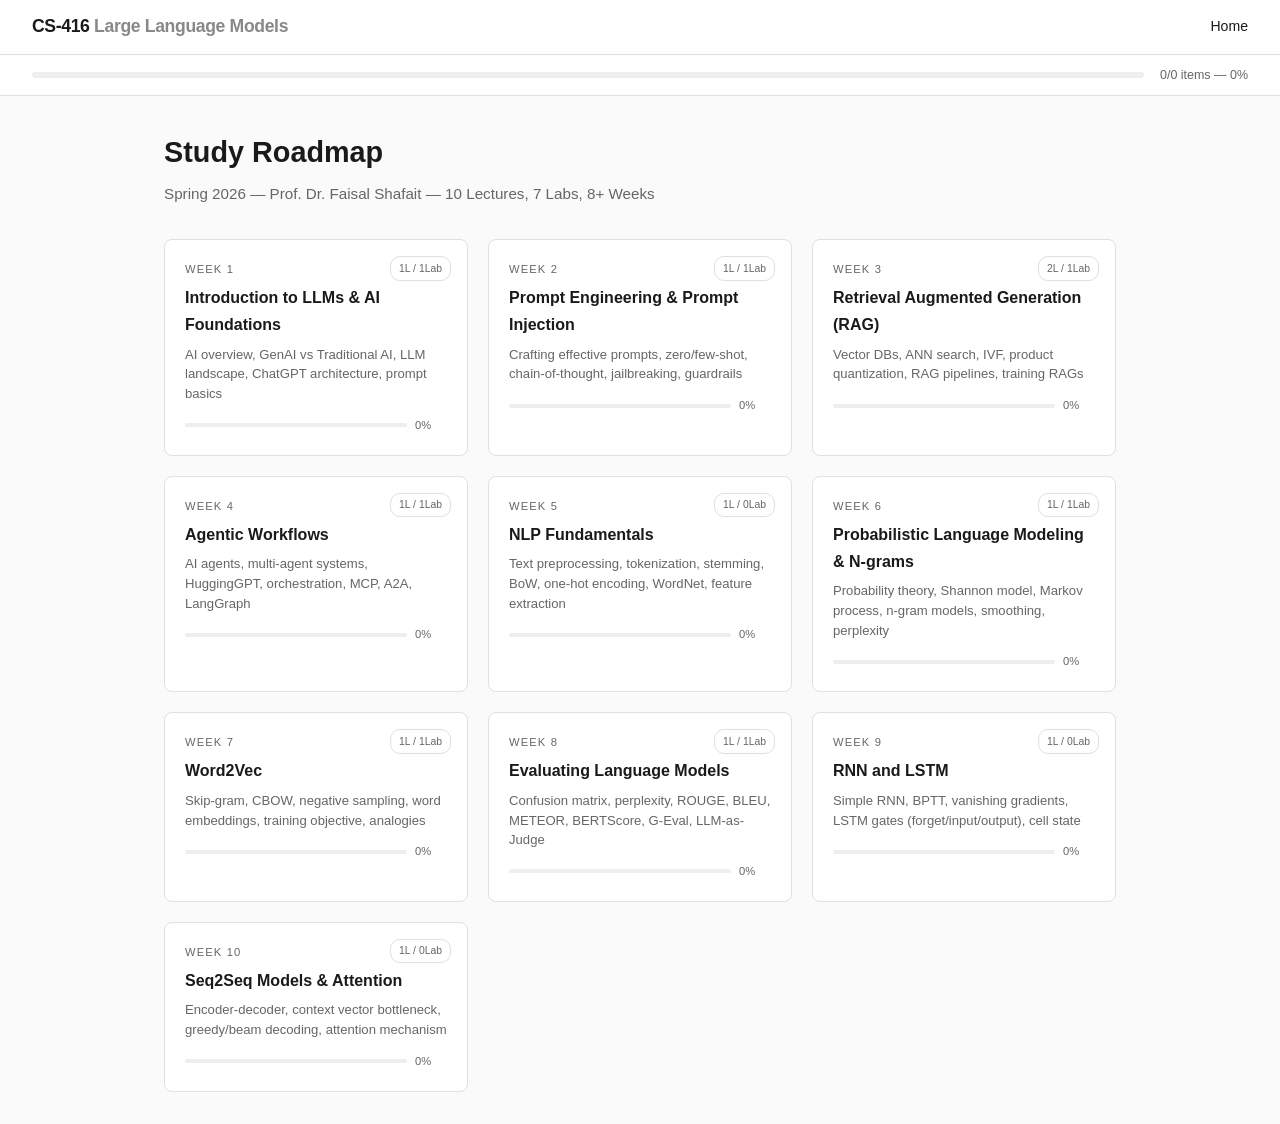
==== roadmap/index.html @ 2d52cad6 "Add lecture docs and roadmap site; remove old lab notebooks" ====
<!DOCTYPE html>
<html lang="en">
<head>
<meta charset="UTF-8">
<meta name="viewport" content="width=device-width, initial-scale=1.0">
<title>CS-416 — LLM Course Center</title>
<link rel="stylesheet" href="css/style.css">
</head>
<body>
<div class="topbar">
  <div class="logo">CS-416 <span>Large Language Models</span></div>
  <nav><a href="index.html">Home</a></nav>
</div>
<div class="progress-strip">
  <div class="bar"><div class="fill" id="pFill" style="width:0%"></div></div>
  <div class="label" id="pLabel">0%</div>
</div>
<div class="hub">
  <h1>Study Roadmap</h1>
  <p class="sub">Spring 2026 — Prof. Dr. Faisal Shafait — 10 Lectures, 7 Labs, 8+ Weeks</p>
  <div class="week-grid" id="grid"></div>
</div>
<script src="js/weeks.js"></script>
<script src="js/hub.js"></script>
</body>
</html>
---- roadmap/css/style.css ----
/* ═══ CS-416 Course Center — B&W Professional Theme ═══ */
:root {
  --bg: #fafafa;
  --surface: #ffffff;
  --border: #e0e0e0;
  --text: #1a1a1a;
  --muted: #666;
  --accent: #111;
  --hover: #f5f5f5;
  --radius: 8px;
  --shadow: 0 1px 3px rgba(0,0,0,.08);
  --shadow-lg: 0 4px 16px rgba(0,0,0,.1);
}
*{margin:0;padding:0;box-sizing:border-box}
body{font-family:'Inter',-apple-system,BlinkMacSystemFont,'Segoe UI',sans-serif;background:var(--bg);color:var(--text);line-height:1.7}
a{color:var(--text);text-decoration:none}

/* ─── NAV ─── */
.topbar{background:#fff;border-bottom:1px solid var(--border);padding:.75rem 2rem;display:flex;align-items:center;justify-content:space-between;position:sticky;top:0;z-index:100}
.topbar .logo{font-weight:700;font-size:1.1rem;letter-spacing:-.02em}
.topbar .logo span{color:#888}
.topbar nav{display:flex;gap:1.5rem;font-size:.88rem;color:var(--muted)}
.topbar nav a:hover{color:var(--text)}

/* ─── PROGRESS ─── */
.progress-strip{background:#fff;border-bottom:1px solid var(--border);padding:.6rem 2rem;display:flex;align-items:center;gap:1rem}
.progress-strip .bar{flex:1;height:6px;background:#eee;border-radius:6px;overflow:hidden}
.progress-strip .bar .fill{height:100%;background:var(--text);border-radius:6px;transition:width .4s}
.progress-strip .label{font-size:.78rem;color:var(--muted);white-space:nowrap}

/* ─── HUB GRID ─── */
.hub{max-width:1000px;margin:2rem auto;padding:0 1.5rem}
.hub h1{font-size:1.8rem;font-weight:700;margin-bottom:.25rem}
.hub .sub{color:var(--muted);font-size:.95rem;margin-bottom:2rem}
.week-grid{display:grid;grid-template-columns:repeat(auto-fill,minmax(280px,1fr));gap:1.25rem}
.week-tile{background:var(--surface);border:1px solid var(--border);border-radius:var(--radius);padding:1.25rem;cursor:pointer;transition:all .2s;position:relative}
.week-tile:hover{border-color:#999;box-shadow:var(--shadow-lg);transform:translateY(-2px)}
.week-tile.done{border-left:4px solid #333}
.week-tile .wk{font-size:.7rem;text-transform:uppercase;letter-spacing:.1em;color:var(--muted);margin-bottom:.3rem}
.week-tile h3{font-size:1rem;font-weight:600;margin-bottom:.4rem}
.week-tile p{font-size:.82rem;color:var(--muted);line-height:1.5}
.week-tile .badge{position:absolute;top:1rem;right:1rem;font-size:.65rem;padding:.15rem .5rem;border-radius:10px;border:1px solid var(--border);color:var(--muted)}

/* ─── LECTURE PAGE ─── */
.lecture-page{max-width:800px;margin:0 auto;padding:2rem 1.5rem 4rem}
.lecture-page .breadcrumb{font-size:.8rem;color:var(--muted);margin-bottom:1.5rem}
.lecture-page .breadcrumb a{color:var(--muted);border-bottom:1px dashed #ccc}
.lecture-page .breadcrumb a:hover{color:var(--text)}
.lecture-page h1{font-size:1.6rem;font-weight:700;margin-bottom:.3rem}
.lecture-page .meta{font-size:.85rem;color:var(--muted);margin-bottom:2rem;padding-bottom:1rem;border-bottom:1px solid var(--border)}

/* sections */
.lec-section{margin-bottom:2.5rem}
.lec-section h2{font-size:1.15rem;font-weight:600;margin-bottom:.75rem;padding-bottom:.4rem;border-bottom:2px solid #eee}
.lec-section h3{font-size:.95rem;font-weight:600;margin:1rem 0 .4rem}

/* notebook cells */
.nb-cell{background:var(--surface);border:1px solid var(--border);border-radius:var(--radius);margin-bottom:1rem;overflow:hidden;transition:box-shadow .2s}
.nb-cell:hover{box-shadow:var(--shadow-lg)}
.nb-cell-head{display:flex;align-items:center;gap:.75rem;padding:.65rem 1rem;background:#f8f8f8;border-bottom:1px solid var(--border)}
.nb-num{font-size:.7rem;font-weight:700;color:var(--muted);background:#eee;min-width:24px;height:24px;border-radius:50%;display:flex;align-items:center;justify-content:center;flex-shrink:0}
.nb-title{font-size:.95rem;font-weight:600;margin:0}
.nb-cell-body{padding:1rem 1.25rem;font-size:.9rem;line-height:1.75;color:#333}
.nb-cell-body p{margin:0 0 .5rem}.nb-cell-body p:last-child{margin-bottom:0}
.nb-cell-body ul{margin:.5rem 0;padding-left:1.5rem}
.nb-cell-body li{margin-bottom:.3rem;font-size:.88rem}
.nb-cell-body pre{background:#1a1a1a;color:#e0e0e0;padding:.75rem 1rem;border-radius:6px;overflow-x:auto;font-size:.82rem;margin:.5rem 0}
.nb-note{background:#fffde7;border-left:3px solid #fbc02d;padding:.5rem .75rem;border-radius:0 6px 6px 0;font-size:.85rem;margin-top:.5rem}

/* math box */
.math-card{background:#fff;border:1px solid var(--border);border-radius:var(--radius);padding:1rem 1.25rem;margin-bottom:.75rem;transition:all .15s}
.math-card:hover{box-shadow:var(--shadow)}
.math-card .eq-name{font-weight:600;font-size:.9rem;margin-bottom:.3rem}
.math-card .eq-formula{font-family:'JetBrains Mono','Fira Code',monospace;font-size:.92rem;background:#f7f7f7;padding:.5rem .75rem;border-radius:6px;margin-bottom:.3rem;border-left:3px solid #333}
.math-card .eq-desc{font-size:.82rem;color:var(--muted)}

/* dry run boxes */
.dryrun{background:#f9f9f9;border:1px solid var(--border);border-radius:var(--radius);padding:1.25rem;margin-bottom:1rem}
.dryrun h4{font-size:.88rem;font-weight:600;margin-bottom:.5rem}
.dryrun .step{padding:.4rem 0;font-size:.85rem;border-bottom:1px solid #eee;display:flex;gap:.5rem}
.dryrun .step:last-child{border-bottom:none}
.dryrun .step-num{font-weight:700;color:#888;min-width:1.5rem}
.dryrun .result{margin-top:.75rem;padding:.5rem .75rem;background:#fff;border:1px dashed #ccc;border-radius:6px;font-family:monospace;font-size:.85rem}
.toggle-btn{cursor:pointer;font-size:.82rem;color:var(--muted);border:1px solid var(--border);padding:.3rem .9rem;border-radius:4px;background:#fff;margin-top:.5rem;transition:all .15s}
.toggle-btn:hover{background:var(--text);color:#fff}
.hidden-answer{display:none;margin-top:.5rem;padding:.75rem 1rem;background:#f5f5f5;border-left:3px solid #999;border-radius:0 6px 6px 0;font-size:.85rem;line-height:1.6}
.hidden-answer.show{display:block}

/* exercises */
.exercise{background:#fff;border:1px solid var(--border);border-radius:var(--radius);padding:1rem 1.25rem;margin-bottom:.75rem}
.exercise .q{font-size:.9rem;font-weight:500;margin-bottom:.5rem}
.exercise .options label{display:block;padding:.3rem .5rem;margin:.2rem 0;border-radius:4px;font-size:.85rem;cursor:pointer;transition:background .15s}
.exercise .options label:hover{background:var(--hover)}
.exercise .options input{margin-right:.5rem}
.feedback{margin-top:.5rem;padding:.5rem .75rem;border-radius:6px;font-size:.85rem;display:none}
.feedback.fb-correct{display:block;background:#e8f5e9;color:#2e7d32}
.feedback.fb-wrong{display:block;background:#ffebee;color:#c62828}
.feedback.fb-warn{display:block;background:#fff8e1;color:#f57f17}
.exercise .check-btn{margin-top:.5rem;padding:.35rem .9rem;border:1px solid var(--border);border-radius:4px;background:#fff;cursor:pointer;font-size:.82rem}
.exercise .check-btn:hover{background:var(--text);color:#fff}

/* checklist */
.checklist label{display:flex;align-items:flex-start;gap:.5rem;padding:.55rem 0;font-size:.88rem;cursor:pointer;border-bottom:1px solid #f0f0f0;transition:background .15s}
.checklist label:last-child{border-bottom:none}
.checklist label:hover{background:var(--hover);margin:0 -.5rem;padding-left:.5rem;padding-right:.5rem;border-radius:4px}
.checklist input[type=checkbox]{margin-top:.3rem;width:16px;height:16px;accent-color:#333;flex-shrink:0}

/* week-page progress strip */
.week-progress-strip{background:#fff;border-bottom:1px solid var(--border);padding:.6rem 2rem;display:flex;align-items:center;gap:1rem}
.week-progress-strip .bar{flex:1;height:6px;background:#eee;border-radius:6px;overflow:hidden}
.week-progress-strip .bar .fill{height:100%;background:var(--text);border-radius:6px;transition:width .4s}
.week-progress-strip span{font-size:.78rem;color:var(--muted);white-space:nowrap}

/* tile progress bar */
.tile-progress{display:flex;align-items:center;gap:.5rem;margin-top:.75rem}
.tile-bar{flex:1;height:4px;background:#eee;border-radius:4px;overflow:hidden}
.tile-fill{height:100%;background:var(--text);border-radius:4px;transition:width .4s}
.tile-pct{font-size:.7rem;color:var(--muted);min-width:2rem}

/* responsive */
@media(max-width:640px){
  .hub{padding:0 1rem}
  .lecture-page{padding:1.5rem 1rem 3rem}
  .week-grid{grid-template-columns:1fr}
  .topbar{padding:.5rem 1rem}
}
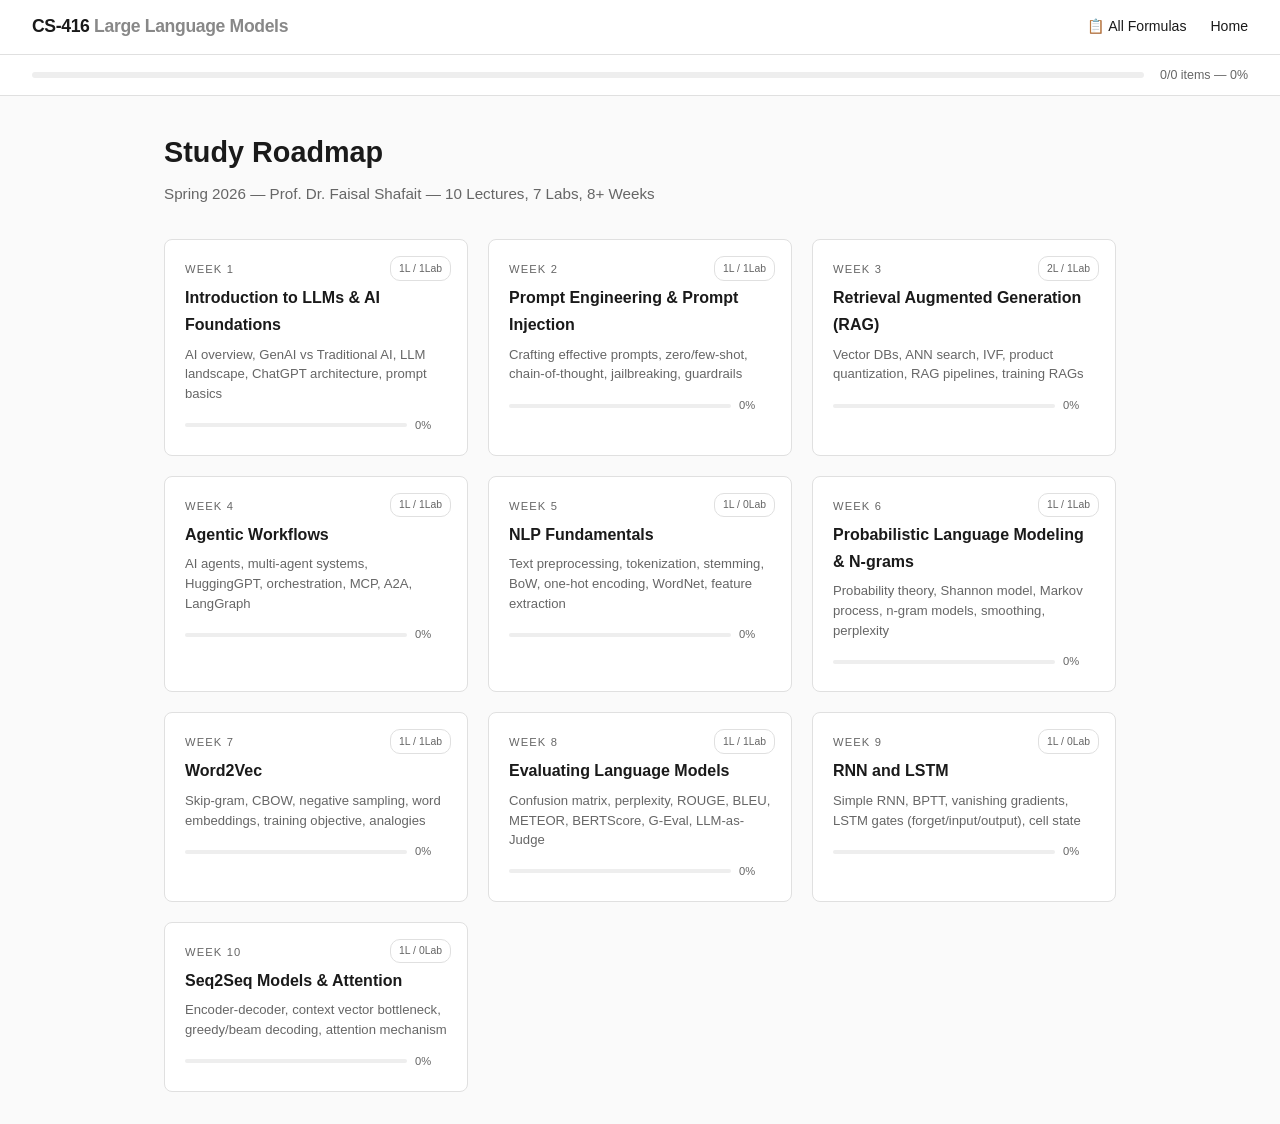
==== commit b3504923: "Add consolidated formula & example reference page" ====
--- a/roadmap/index.html
+++ b/roadmap/index.html
@@ -9,7 +9,7 @@
 <body>
 <div class="topbar">
   <div class="logo">CS-416 <span>Large Language Models</span></div>
-  <nav><a href="index.html">Home</a></nav>
+  <nav><a href="formulas.html">📋 All Formulas</a> <a href="index.html">Home</a></nav>
 </div>
 <div class="progress-strip">
   <div class="bar"><div class="fill" id="pFill" style="width:0%"></div></div>
--- a/roadmap/css/style.css
+++ b/roadmap/css/style.css
@@ -123,4 +123,49 @@
   .lecture-page{padding:1.5rem 1rem 3rem}
   .week-grid{grid-template-columns:1fr}
   .topbar{padding:.5rem 1rem}
+  .flow-diagram{flex-direction:column}
+  .compare-diagram{flex-direction:column}
+  .compare-vs{margin:.5rem 0}
+  .diagram-grid{grid-template-columns:1fr 1fr}
 }
+
+/* ─── DIAGRAM CARDS ─── */
+.diagram-card{background:#fff;border:1px solid var(--border);border-radius:var(--radius);padding:1.25rem;margin-bottom:1rem;overflow-x:auto}
+.diagram-title{font-size:.95rem;font-weight:700;margin-bottom:.75rem;padding-bottom:.35rem;border-bottom:2px solid #eee}
+.diagram-caption{font-size:.82rem;color:var(--muted);margin-top:.75rem;font-style:italic}
+
+/* flow diagram */
+.flow-diagram{display:flex;align-items:center;gap:.35rem;flex-wrap:wrap;justify-content:center;padding:.5rem 0}
+.flow-diagram.vertical{flex-direction:column}
+.flow-node{background:#f5f5f5;border:1px solid #d0d0d0;border-radius:6px;padding:.45rem .85rem;font-size:.82rem;font-weight:500;text-align:center;min-width:80px;transition:all .15s}
+.flow-node:hover{background:#e8e8e8;border-color:#999}
+.flow-arrow{font-size:1.1rem;color:#999;font-weight:700;flex-shrink:0}
+.flow-arrow.vertical{font-size:1rem}
+
+/* architecture diagram */
+.arch-diagram{display:flex;flex-direction:column;align-items:center;gap:.25rem;padding:.5rem 0}
+.arch-layer{display:flex;align-items:center;gap:.75rem;background:#f8f8f8;border:1px solid #d0d0d0;border-radius:6px;padding:.5rem 1rem;min-width:320px;justify-content:space-between;transition:all .15s}
+.arch-layer:hover{background:#eee;border-color:#999}
+.arch-label{font-size:.78rem;font-weight:700;color:var(--muted);text-transform:uppercase;letter-spacing:.04em;min-width:100px}
+.arch-content{font-size:.85rem;text-align:right;flex:1}
+.arch-arrow{font-size:.9rem;color:#bbb}
+
+/* compare diagram */
+.compare-diagram{display:flex;gap:1rem;align-items:flex-start}
+.compare-col{flex:1;background:#f8f8f8;border:1px solid var(--border);border-radius:var(--radius);padding:1rem}
+.compare-col h5{font-size:.88rem;font-weight:700;margin-bottom:.5rem;padding-bottom:.3rem;border-bottom:1px solid #ddd}
+.compare-col ul{margin:0;padding-left:1.25rem;font-size:.83rem;line-height:1.7}
+.compare-vs{font-size:.85rem;font-weight:700;color:#bbb;align-self:center;padding:.5rem 0}
+
+/* table diagram */
+.diagram-table-wrap{overflow-x:auto}
+.diagram-table{width:100%;border-collapse:collapse;font-size:.83rem}
+.diagram-table th{background:#f5f5f5;font-weight:600;padding:.5rem .75rem;border:1px solid var(--border);text-align:left}
+.diagram-table td{padding:.45rem .75rem;border:1px solid var(--border)}
+.diagram-table tr:hover td{background:#fafafa}
+
+/* grid diagram */
+.diagram-grid{display:grid;grid-template-columns:repeat(auto-fill,minmax(140px,1fr));gap:.5rem}
+.grid-cell{background:#f8f8f8;border:1px solid var(--border);border-radius:6px;padding:.6rem .75rem;text-align:center}
+.grid-cell strong{display:block;font-size:.78rem;color:var(--muted);margin-bottom:.2rem}
+.grid-cell span{font-size:.88rem;font-weight:600}
